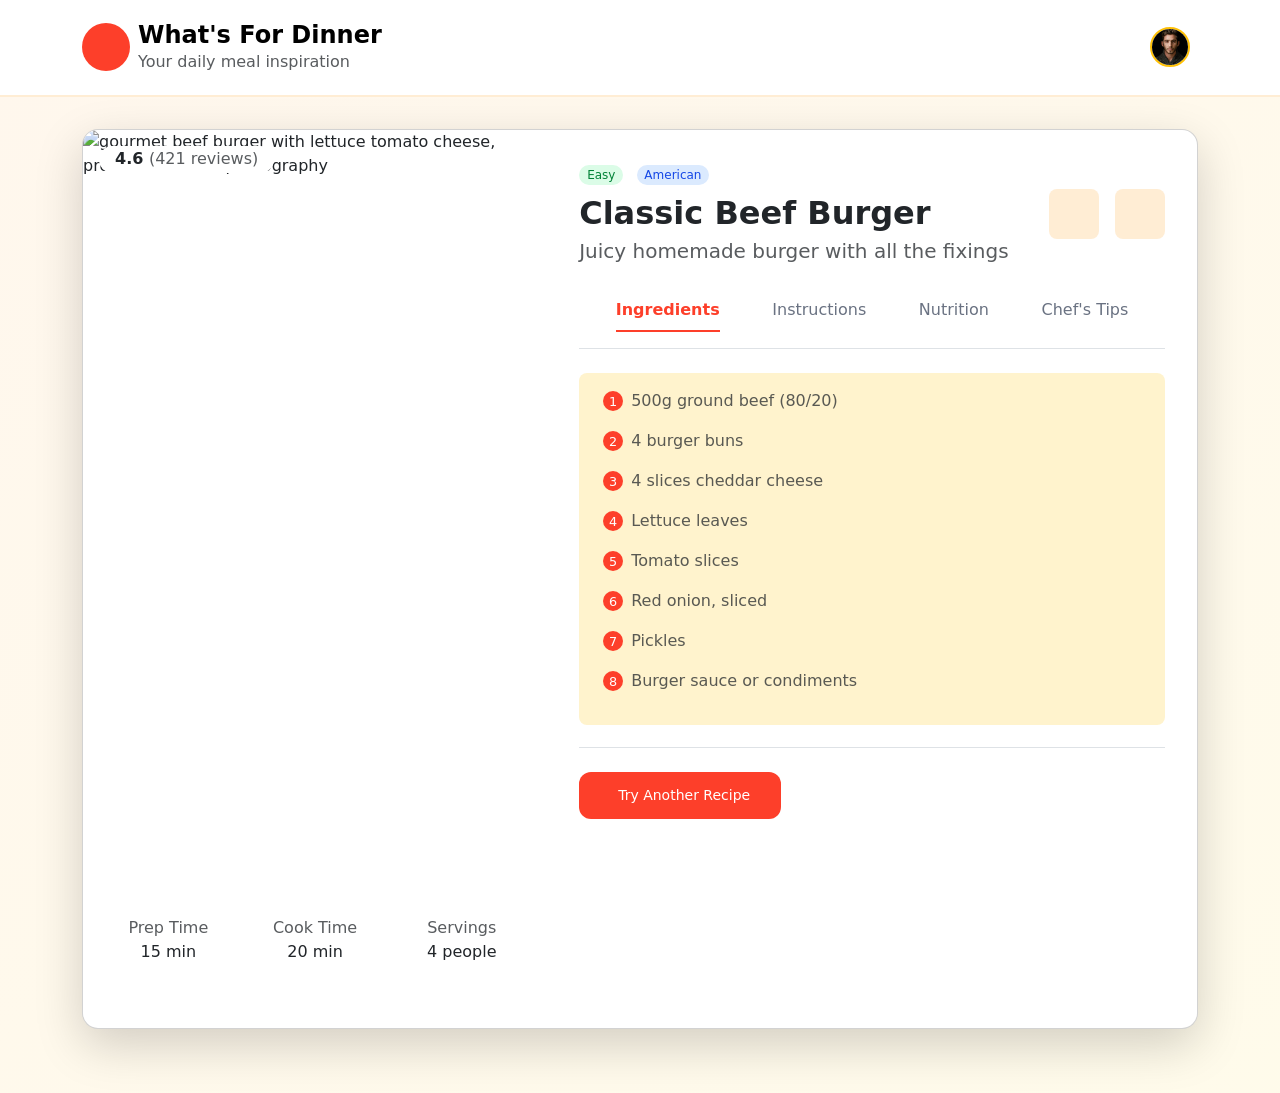
==== Assignment-8-(What'sForDinner)/index.html @ 34fc6d82 "Add Assignment 8 What's For Dinner" ====
<!doctype html>
<html lang="en">
  <head>
    <meta charset="UTF-8" />
    <meta name="viewport" content="width=device-width, initial-scale=1.0" />
    <title>What's For Dinner</title>
    <link rel="icon" href="./Images/favicon.png" type="image/x-icon" />
    <link
      rel="stylesheet"
      href="https://cdnjs.cloudflare.com/ajax/libs/font-awesome/7.3.1/css/all.min.css"
      integrity="sha512-QeR2VH+lsBE5LSAe1Q5EnTBbe7XTBubt8dG93Y7gidSgdMCr8nVqKcfKAMyN96SV8KDbZVTDXChatu5G2KQGzg=="
      crossorigin="anonymous"
      referrerpolicy="no-referrer"
    />
    <link rel="stylesheet" href="./CSS/bootstrap.min.css" />
    <link rel="stylesheet" href="./CSS/style.css" />
  </head>

  <body>
    <header class="border-bottom border-2 shadow-lg py-2">
      <nav class="navbar navbar-expand-lg">
        <div class="container-fluid container-xl">
          <div class="navbar-brand d-flex gap-2 align-items-center" href="#">
            <div
              class="brand d-flex justify-content-center align-items-center rounded-5"
            >
              <i class="fa-solid fa-utensils text-white"></i>
            </div>
            <div class="info">
              <h1 class="fs-4 fw-bold mb-0">What's For Dinner</h1>
              <p class="text-muted mb-0 fs-6">Your daily meal inspiration</p>
            </div>
          </div>
          <button
            class="navbar-toggler border-0"
            type="button"
            data-bs-toggle="collapse"
            data-bs-target="#navbarSupportedContent"
            aria-controls="navbarSupportedContent"
            aria-expanded="false"
            aria-label="Toggle navigation"
          >
            <span class="navbar-toggler-icon"></span>
          </button>
          <div class="collapse navbar-collapse" id="navbarSupportedContent">
            <ul class="navbar-nav align-items-center ms-auto mb-2 mb-lg-0">
              <li class="nav-item">
                <a
                  class="nav-link"
                  aria-current="page"
                  href="#"
                  id="savedRecipe"
                >
                  <i class="fa-solid fs-5 fa-bookmark"></i>
                </a>
              </li>
              <li class="nav-item">
                <a class="nav-link" href="#">
                  <i class="fa-solid fs-5 fa-clock-rotate-left"></i>
                </a>
              </li>
              <li class="nav-item">
                <a class="nav-link" aria-current="page" href="#">
                  <i class="fa-solid fs-5 fa-gear"></i>
                </a>
              </li>
              <li class="nav-item">
                <a class="nav-link" href="#">
                  <img
                    src="./Images/avatar-4.jpg"
                    alt="user photo"
                    class="rounded-5 border border-2 border-warning"
                    width="40"
                    height="40"
                  />
                </a>
              </li>
            </ul>
          </div>
        </div>
      </nav>
    </header>
    <main class="min-vh-100">
      <section id="recipe-display-section">
        <div class="container-fluid container-xl h-100">
          <div class="card rounded-4 mb-3 overflow-hidden shadow-lg h-100">
            <div class="row h-100 g-0">
              <div class="col-lg-5 item-desc position-relative">
                <div
                  class="img-container position-relative w-100"
                  id="img-container"
                ></div>
                <span
                  class="badge rounded-pill position-absolute fs-6 px-3 top-0 mt-3 ms-3 bg-white"
                >
                  <i class="fa-solid fa-star" style="color: #fdc700"></i>
                  <span class="text-dark" id="rate"></span>
                  <span class="text-muted fw-normal" id="review"></span>
                </span>
                <div
                  class="container position-absolute start-50 translate-middle-x mb-lg-5 mb-xl-3 mb-xxl-0"
                >
                  <div
                    class="row w-100 align-items-center bg-white rounded-4 py-3 g-0"
                  >
                    <div class="col-4 d-flex flex-column align-items-center">
                      <i
                        class="fa-solid fa-clock fs-4"
                        style="color: rgb(255, 105, 0)"
                      ></i>
                      <span class="text-muted">Prep Time</span>
                      <span id="preperationTime"></span>
                    </div>
                    <div
                      class="col-4 d-flex flex-column align-items-center py-2"
                    >
                      <i
                        class="fa-solid fa-fire-burner fs-4"
                        style="color: rgb(251, 44, 54)"
                      ></i>
                      <span class="text-muted">Cook Time</span>
                      <span id="cookTime"></span>
                    </div>
                    <div
                      class="col-4 d-flex flex-column align-items-center py-2"
                    >
                      <i
                        class="fa-solid fa-users"
                        style="color: rgb(43, 127, 255)"
                      ></i>
                      <span class="text-muted">Servings</span>
                      <span id="people"></span>
                    </div>
                  </div>
                </div>
              </div>
              <div class="col-lg-7 p-3 h-100">
                <div class="card-body h-100 overflow-y-auto">
                  <div
                    class="recipe-desc d-flex flex-column-reverse flex-md-row justify-content-md-between align-items-md-center mb-4"
                  >
                    <div class="item-info">
                      <div class="category-info mb-2">
                        <span
                          class="badge rounded-pill fw-medium px-2 py-1"
                          id="difficulty"
                        ></span>
                        <span
                          class="ms-2 badge rounded-pill fw-medium"
                          id="category"
                        ></span>
                      </div>
                      <h2 class="fw-bold mb-1" id="recipeName"></h2>
                      <p
                        class="text-muted fs-5 mb-0"
                        id="recipeDescription"
                      ></p>
                    </div>
                    <div class="d-flex ms-auto ms-md-0 gap-3">
                      <div
                        class="icon d-flex justify-content-center align-items-center rounded-3"
                      >
                        <i
                          class="fa-solid fs-5 fa-bookmark"
                          style="color: #fd3f2a"
                        ></i>
                      </div>
                      <div
                        class="icon d-flex justify-content-center align-items-center rounded-3"
                      >
                        <i
                          class="fa-solid fa-share-nodes"
                          style="color: #fd3f2a"
                        ></i>
                      </div>
                    </div>
                  </div>
                  <div
                    class="aware d-flex align-items-center border-start border-4 border-danger rounded-3 bg-danger-subtle gap-2 px-3 py-3 mb-4 d-none"
                    id="longTime"
                  >
                    <i
                      class="fa-solid fa-triangle-exclamation fs-5"
                      style="color: rgb(251, 44, 54)"
                    ></i>
                    <div class="info">
                      <h6 class="text-danger-emphasis fw-medium mb-1">
                        Extended Preparation Time
                      </h6>
                      <p class="text-danger mb-0">
                        This recipe requires more than 45 minutes to prepare.
                        Plan accordingly!
                      </p>
                    </div>
                  </div>
                  <div class="recipe-info">
                    <ul
                      class="nav nav-underline justify-content-evenly mb-3"
                      id="pills-tab"
                      role="tablist"
                    >
                      <li class="nav-item" role="presentation">
                        <button
                          class="nav-link active"
                          id="ingredients-tab"
                          data-bs-toggle="pill"
                          data-bs-target="#ingredients"
                          type="button"
                          role="tab"
                          aria-controls="pills-home"
                          aria-selected="true"
                        >
                          <i class="fa-solid fa-list-check"></i>
                          Ingredients
                        </button>
                      </li>
                      <li class="nav-item" role="presentation">
                        <button
                          class="nav-link"
                          id="instructions-tab"
                          data-bs-toggle="pill"
                          data-bs-target="#instructions"
                          type="button"
                          role="tab"
                          aria-selected="false"
                        >
                          <i class="fa-solid fa-book-open"></i>
                          Instructions
                        </button>
                      </li>
                      <li class="nav-item" role="presentation">
                        <button
                          class="nav-link"
                          id="nutrition-tab"
                          data-bs-toggle="pill"
                          data-bs-target="#nutrition"
                          type="button"
                          role="tab"
                          aria-selected="false"
                        >
                          <i class="fa-solid fa-chart-pie"></i>
                          Nutrition
                        </button>
                      </li>
                      <li class="nav-item" role="presentation">
                        <button
                          class="nav-link"
                          id="tips-tab"
                          data-bs-toggle="pill"
                          data-bs-target="#tips"
                          type="button"
                          role="tab"
                          aria-selected="false"
                        >
                          <i class="fa-solid fa-lightbulb"></i>
                          Chef's Tips
                        </button>
                      </li>
                    </ul>
                    <div
                      class="tab-content py-4 border-top border-bottom border-1 overflow-y-auto"
                      id="pills-tabContent"
                    >
                      <div
                        class="tab-pane fade show active bg-warning-subtle px-4 py-3 rounded-3"
                        id="ingredients"
                        role="tabpanel"
                        aria-labelledby="ingredients-tab"
                        tabindex="0"
                      ></div>
                      <div
                        class="tab-pane fade"
                        id="instructions"
                        role="tabpanel"
                        aria-labelledby="instructions-tab"
                        tabindex="0"
                      ></div>
                      <div
                        class="tab-pane fade"
                        id="nutrition"
                        role="tabpanel"
                        aria-labelledby="nutrition-tab"
                        tabindex="0"
                      >
                        <div class="container">
                          <div class="row g-3">
                            <div class="col-md-6">
                              <div
                                class="d-flex justify-content-between align-items-center bg-body-tertiary p-3 rounded-3"
                              >
                                <div class="d-flex align-items-center gap-2">
                                  <div
                                    class="icon d-flex justify-content-center align-items-center orange rounded-2"
                                  >
                                    <i
                                      class="fa-solid fa-fire"
                                      style="color: rgb(245, 73, 0)"
                                    ></i>
                                  </div>
                                  <span class="fw-medium"> Calories </span>
                                </div>
                                <div class="fs-5 fw-bold" id="calories"></div>
                              </div>
                            </div>
                            <div class="col-md-6">
                              <div
                                class="d-flex justify-content-between align-items-center bg-body-tertiary p-3 rounded-3"
                              >
                                <div class="d-flex align-items-center gap-2">
                                  <div
                                    class="icon d-flex justify-content-center align-items-center blue rounded-2"
                                  >
                                    <i
                                      class="fa-solid fa-dumbbell"
                                      style="color: rgb(21, 93, 252)"
                                    ></i>
                                  </div>
                                  <span class="fw-medium"> Protein </span>
                                </div>
                                <div class="fs-5 fw-bold" id="protein"></div>
                              </div>
                            </div>
                            <div class="col-md-6">
                              <div
                                class="d-flex justify-content-between align-items-center bg-body-tertiary p-3 rounded-3"
                              >
                                <div class="d-flex align-items-center gap-2">
                                  <div
                                    class="icon d-flex justify-content-center align-items-center yellow rounded-2"
                                  >
                                    <i
                                      class="fa-solid fa-wheat-awn"
                                      style="color: rgb(208, 135, 0)"
                                    ></i>
                                  </div>
                                  <span class="fw-medium"> Carbohydrates </span>
                                </div>
                                <div
                                  class="fs-5 fw-bold"
                                  id="carbohydrates"
                                ></div>
                              </div>
                            </div>
                            <div class="col-md-6">
                              <div
                                class="d-flex justify-content-between align-items-center bg-body-tertiary p-3 rounded-3"
                              >
                                <div class="d-flex align-items-center gap-2">
                                  <div
                                    class="icon d-flex justify-content-center align-items-center red rounded-2"
                                  >
                                    <i
                                      class="fa-solid fa-droplet"
                                      style="color: rgb(231, 0, 11)"
                                    ></i>
                                  </div>
                                  <span class="fw-medium"> Fat </span>
                                </div>
                                <div class="fs-5 fw-bold" id="fat"></div>
                              </div>
                            </div>
                            <div class="col-md-6">
                              <div
                                class="d-flex justify-content-between align-items-center bg-body-tertiary p-3 rounded-3"
                              >
                                <div class="d-flex align-items-center gap-2">
                                  <div
                                    class="icon d-flex justify-content-center align-items-center green rounded-2"
                                  >
                                    <i
                                      class="fa-solid fa-seedling"
                                      style="color: rgb(0, 166, 62)"
                                    ></i>
                                  </div>
                                  <span class="fw-medium"> Fiber </span>
                                </div>
                                <div class="fs-5 fw-bold" id="fiber"></div>
                              </div>
                            </div>
                            <div class="col-md-6">
                              <div
                                class="d-flex justify-content-between align-items-center bg-body-tertiary p-3 rounded-3"
                              >
                                <div class="d-flex align-items-center gap-2">
                                  <div
                                    class="icon d-flex justify-content-center align-items-center pink rounded-2"
                                  >
                                    <i
                                      class="fa-solid fa-cube"
                                      style="color: rgb(230, 0, 118)"
                                    ></i>
                                  </div>
                                  <span class="fw-medium"> Sodium </span>
                                </div>
                                <div class="fs-5 fw-bold" id="sodium"></div>
                              </div>
                            </div>
                          </div>
                        </div>
                      </div>
                      <div
                        class="tab-pane fade"
                        id="tips"
                        role="tabpanel"
                        aria-labelledby="tips-tab"
                        tabindex="0"
                      ></div>
                    </div>
                  </div>
                  <button
                    class="btn btn-main mt-4 d-flex align-items-center gap-2"
                    onclick="nextItem()"
                  >
                    <i
                      class="fa-solid fa-rotate"
                      style="color: rgb(255, 255, 255)"
                    ></i>
                    <span>Try Another Recipe</span>
                  </button>
                </div>
              </div>
            </div>
          </div>
        </div>
      </section>
    </main>

    <script src="./JS/bootstrap.bundle.min.js"></script>
    <script src="./JS/index.js"></script>
  </body>
</html>
---- Assignment-8-(What'sForDinner)/CSS/style.css ----
:root {
  --accent-color: #fd3f2a;
  --color-red-50: oklch(97.1% 0.013 17.38);
  --color-red-100: oklch(93.6% 0.032 17.717);
  --color-red-500: oklch(63.7% 0.237 25.331);
  --color-red-600: oklch(57.7% 0.245 27.325);
  --color-red-800: oklch(44.4% 0.177 26.899);
  --color-orange-50: oklch(98% 0.016 73.684);
  --color-orange-100: oklch(95.4% 0.038 75.164);
  --color-orange-200: oklch(90.1% 0.076 70.697);
  --color-orange-300: oklch(83.7% 0.128 66.29);
  --color-orange-500: oklch(70.5% 0.213 47.604);
  --color-orange-600: oklch(64.6% 0.222 41.116);
  --color-amber-50: oklch(98.7% 0.022 95.277);
  --color-amber-400: oklch(82.8% 0.189 84.429);
  --color-amber-600: oklch(66.6% 0.179 58.318);
  --color-yellow-50: oklch(98.7% 0.026 102.212);
  --color-yellow-100: oklch(97.3% 0.071 103.193);
  --color-yellow-400: oklch(85.2% 0.199 91.936);
  --color-yellow-600: oklch(68.1% 0.162 75.834);
  --color-green-100: oklch(96.2% 0.044 156.743);
  --color-green-600: oklch(62.7% 0.194 149.214);
  --color-green-700: oklch(52.7% 0.154 150.069);
  --color-blue-100: oklch(93.2% 0.032 255.585);
  --color-blue-500: oklch(62.3% 0.214 259.815);
  --color-blue-600: oklch(54.6% 0.245 262.881);
  --color-blue-700: oklch(48.8% 0.243 264.376);
  --color-pink-100: oklch(94.8% 0.028 342.258);
  --color-pink-600: oklch(59.2% 0.249 0.584);
  --color-gray-50: oklch(98.5% 0.002 247.839);
  --color-gray-200: oklch(92.8% 0.006 264.531);
  --color-gray-500: oklch(55.1% 0.027 264.364);
  --color-gray-600: oklch(44.6% 0.03 256.802);
  --color-gray-700: oklch(37.3% 0.034 259.733);
  --color-gray-900: oklch(21% 0.034 264.665);
  --color-white: #fff;
  --spacing: 0.25rem;
  --default-transition-duration: 0.15s;
  --default-transition-timing-function: cubic-bezier(0.4, 0, 0.2, 1);
  --color-scrollbar-thumb: oklch(75% 0.15 35 / 0.3);
  --color-scrollbar-thumb-hover: oklch(75% 0.15 35 / 0.5);
}
header.border-bottom {
  --bs-border-color: var(--color-orange-100);
}
header .navbar-brand .brand {
  background-color: var(--accent-color);
  width: 3rem;
  height: 3rem;
}
header .navbar-nav i {
  color: var(--color-gray-600);
  transition: var(--default-transition-duration);
}
header .navbar-nav i:hover {
  color: var(--accent-color);
}
main {
  background: linear-gradient(
    to bottom right,
    var(--color-orange-50),
    var(--color-amber-50)
  );
  padding-block: 2rem;
}
#recipe-display-section {
  margin-bottom: 2rem;
}
#recipe-display-section .card-body::-webkit-scrollbar {
  width: 0.375rem;
}

#recipe-display-section .card-body::-webkit-scrollbar-thumb {
  background: var(--color-scrollbar-thumb);
  border-radius: 8px;
}

#recipe-display-section .card-body::-webkit-scrollbar-thumb:hover {
  background: var(--color-scrollbar-thumb-hover);
}
#recipe-display-section .img-container {
  height: 400px;
}
#recipe-display-section .card .item-desc .container.position-absolute {
  left: 50%;
  transform: translateX(-50%);
  bottom: 1.5rem;
}
#recipe-display-section .card .recipe-desc #difficulty {
  color: var(--color-green-700);
  background-color: var(--color-green-100);
}
#recipe-display-section .card .recipe-desc #category {
  color: var(--color-blue-700);
  background-color: var(--color-blue-100);
}
#recipe-display-section .card .recipe-desc .icon {
  background-color: var(--color-orange-100);
  width: 50px;
  height: 50px;
  transition: var(--default-transition-duration);
  cursor: pointer;
}
#recipe-display-section .card .recipe-desc .icon:hover {
  background-color: var(--color-orange-200);
}
#recipe-display-section .card .aware p {
  font-size: 0.85rem;
}
#recipe-display-section .card .recipe-info .nav {
  --bs-nav-link-color: var(--color-gray-500);
  --bs-nav-link-hover-color: var(--color-gray-700);
}
#recipe-display-section .card .recipe-info .nav-underline {
  --bs-nav-underline-border-width: 0.125rem;
  --bs-nav-underline-link-active-color: var(--accent-color);
}
#recipe-display-section
  .card
  .recipe-info
  .nav-underline
  .nav-link:hover:not(.nav-link.active) {
  border-bottom-color: transparent;
}
#recipe-display-section .card .recipe-info .tab-content {
  height: 400px;
}
#recipe-display-section .card .recipe-info .tab-content::-webkit-scrollbar {
  width: 0.375rem;
}
#recipe-display-section
  .card
  .recipe-info
  .tab-content::-webkit-scrollbar-thumb {
  background: var(--color-scrollbar-thumb);
  border-radius: 8px;
}

#recipe-display-section
  .card
  .recipe-info
  .tab-content::-webkit-scrollbar-thumb:hover {
  background: var(--color-scrollbar-thumb-hover);
}
#recipe-display-section .card .recipe-info #ingredients span {
  width: 1.25rem;
  height: 1.25rem;
  background: var(--accent-color);
  font-size: 0.8rem;
}
#recipe-display-section .card .recipe-info #instructions span {
  min-width: 3rem;
  height: 3rem;
  background: var(--accent-color);
}
#recipe-display-section .card .recipe-info #nutrition .icon {
  width: 40px;
  height: 40px;
}
#recipe-display-section .card .recipe-info #nutrition .icon.orange {
  background-color: var(--color-orange-100);
}
#recipe-display-section .card .recipe-info #nutrition .icon.blue {
  background-color: var(--color-blue-100);
}
#recipe-display-section .card .recipe-info #nutrition .icon.yellow {
  background-color: var(--color-yellow-100);
}
#recipe-display-section .card .recipe-info #nutrition .icon.red {
  background-color: var(--color-red-100);
}
#recipe-display-section .card .recipe-info #nutrition .icon.green {
  background-color: var(--color-green-100);
}
#recipe-display-section .card .recipe-info #nutrition .icon.pink {
  background-color: var(--color-pink-100);
}
#recipe-display-section .card .card-body .btn-main {
  --bs-btn-bg: var(--accent-color);
  --bs-btn-color: white;
  --bs-btn-hover-bg: var(--color-orange-600);
  --bs-btn-hover-color: white;
  --bs-btn-active-bg: var(--accent-color);
  --bs-btn-active-color: white;
  --bs-btn-active-border: transparent;
  --bs-btn-font-size: 0.875rem;
  --bs-btn-padding-x: 1.875rem;
  --bs-btn-padding-y: 0.75rem;
  --bs-btn-border-radius: calc(var(--bs-border-radius) * 2);
  transition: var(--default-transition-duration);
}
#recipe-display-section .card .card-body .btn-main:hover {
  scale: 1.1;
}
@media screen and (min-width: 992px) {
  #recipe-display-section {
    height: 100vh;
  }
  #recipe-display-section .img-container {
    height: 100%;
  }
}
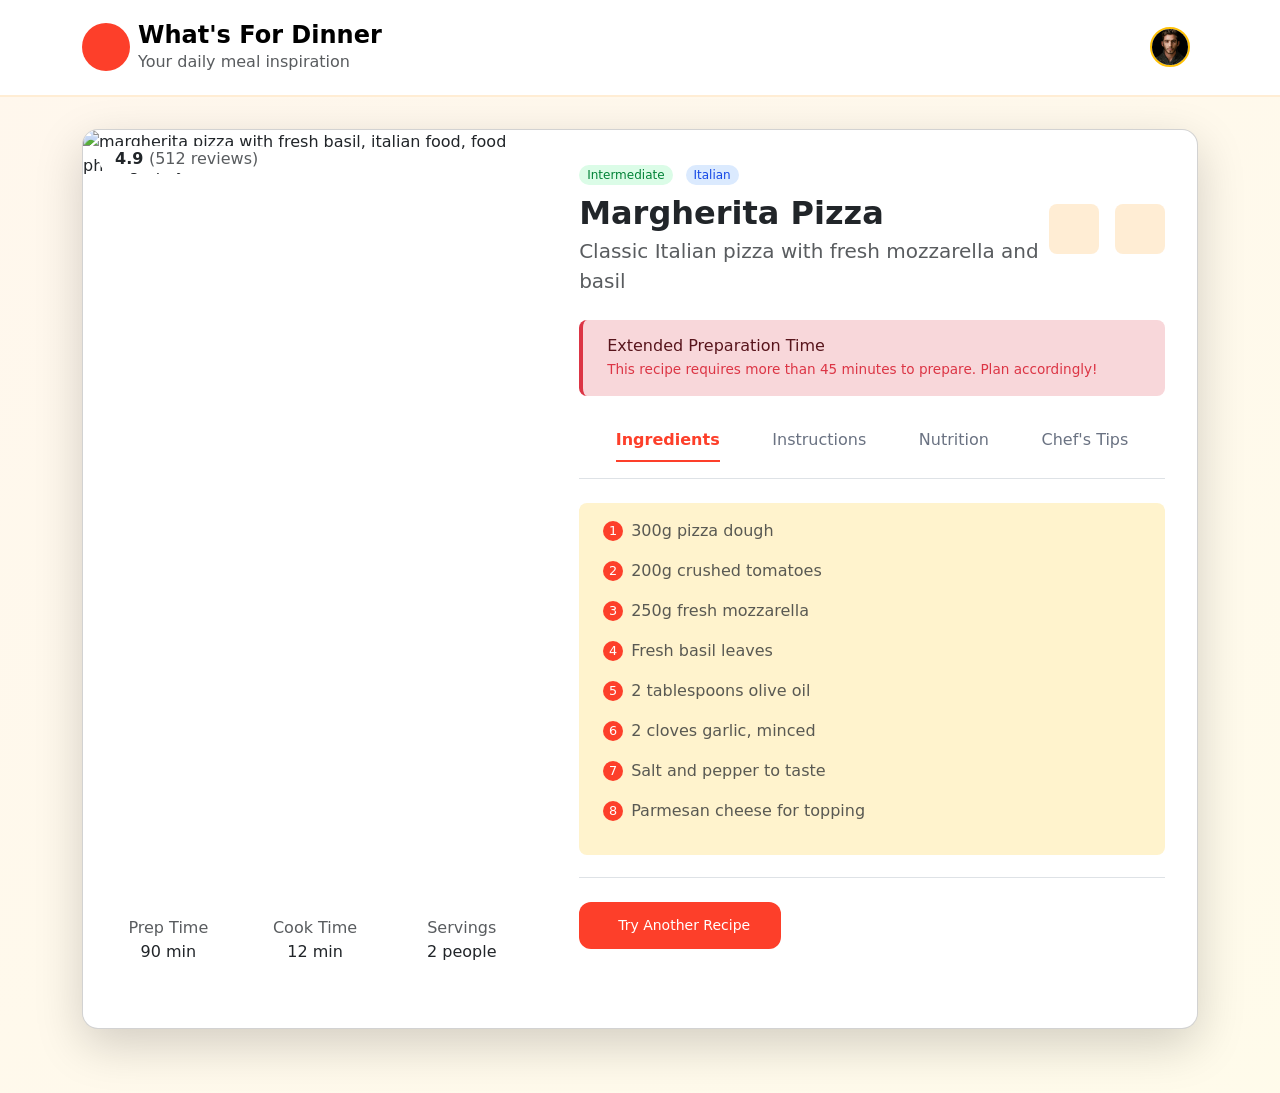
==== commit 300fbb0c: "Remove unused images" ====
--- a/Assignment-8-(What'sForDinner)/index.html
+++ b/Assignment-8-(What'sForDinner)/index.html
@@ -70,8 +70,6 @@
                     src="./Images/avatar-4.jpg"
                     alt="user photo"
                     class="rounded-5 border border-2 border-warning"
-                    width="40"
-                    height="40"
                   />
                 </a>
               </li>
--- a/Assignment-8-(What'sForDinner)/CSS/style.css
+++ b/Assignment-8-(What'sForDinner)/CSS/style.css
@@ -48,6 +48,10 @@
   width: 3rem;
   height: 3rem;
 }
+header .navbar-nav .nav-item .nav-link img {
+  width: 2.5rem;
+  height: 2.5rem;
+}
 header .navbar-nav i {
   color: var(--color-gray-600);
   transition: var(--default-transition-duration);
